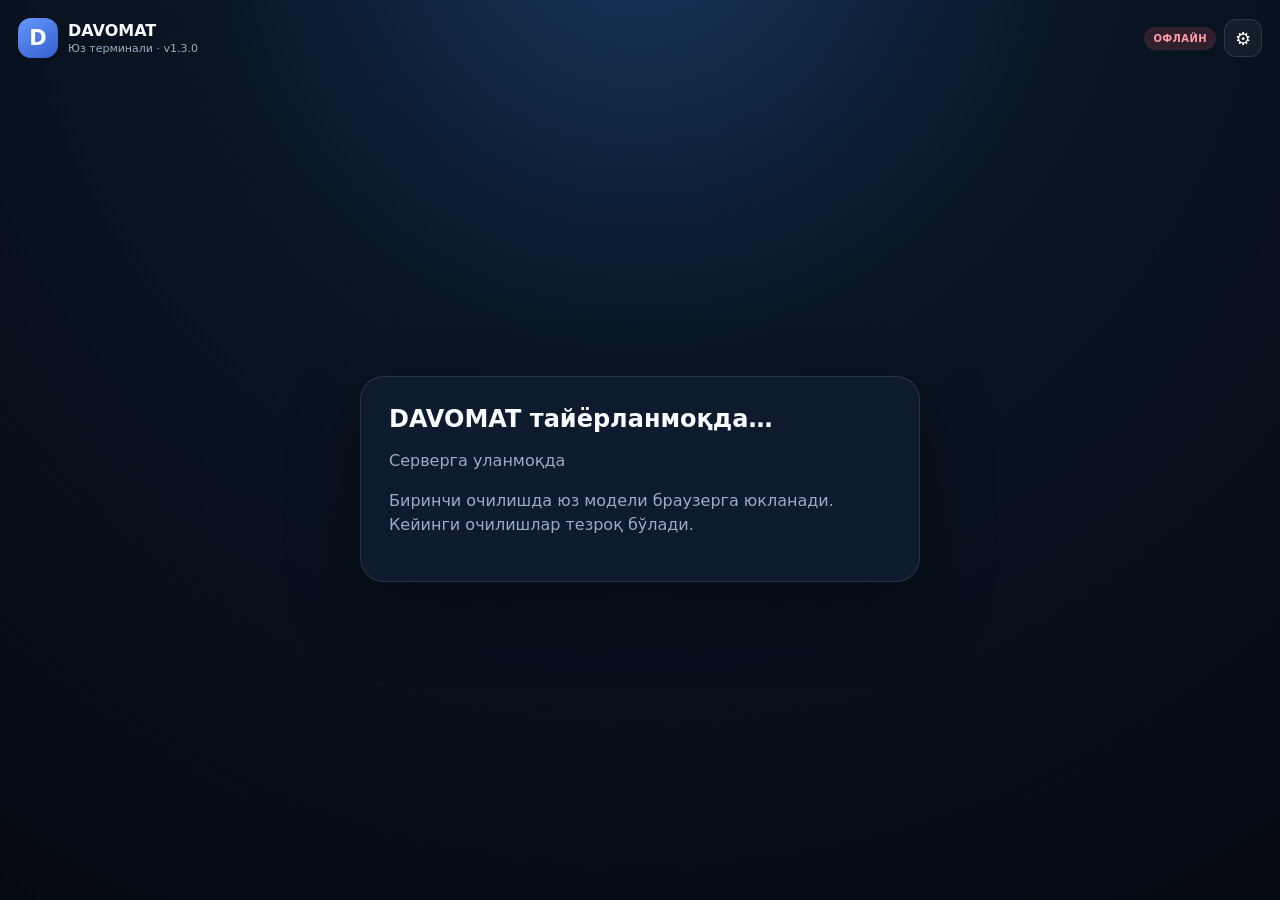
==== index.html @ 7cb7f2b1 "DAVOMAT v1.3.0: defer Face AI and speed initial render" ====
<!doctype html>
<html lang="uz-Cyrl">
<head>
  <meta charset="utf-8">
  <meta name="viewport" content="width=device-width,initial-scale=1,viewport-fit=cover,user-scalable=no">
  <meta name="theme-color" content="#07101e">
  <meta name="apple-mobile-web-app-capable" content="yes">
  <meta name="apple-mobile-web-app-status-bar-style" content="black-translucent">
  <title>DAVOMAT — Юз терминали</title>
  <link rel="preconnect" href="https://cdn.jsdelivr.net" crossorigin>
  <link rel="dns-prefetch" href="https://cdn.jsdelivr.net">
  <link rel="manifest" href="manifest.webmanifest">
  <link rel="stylesheet" href="styles.css?v=1.2.1">
</head>
<body>
  <main class="terminal-shell">
    <header class="terminal-head">
      <div class="brand"><div class="brand-dot">D</div><div><strong>DAVOMAT</strong><span>Юз терминали · v1.3.0</span></div></div>
      <div class="head-right"><span id="netBadge" class="badge offline">ОФЛАЙН</span><button id="adminBtn" class="icon-btn" aria-label="Сервис">⚙</button></div>
    </header>
    <section id="loadingView" class="setup-card"><div class="loading-orb" aria-hidden="true"></div><h1 id="loadingTitle">DAVOMAT тайёрланмоқда…</h1><p id="loadingDetail">Серверга уланмоқда</p><p class="hint" style="margin-top:14px">Биринчи очилишда юз модели браузерга юкланади. Кейинги очилишлар тезроқ бўлади.</p></section>
    <section id="setupView" class="setup-card hidden"><h1>DAVOMAT терминали</h1><p>Қурилма ҳали DAVOMAT га уланмаган.</p><div id="setupError" class="error" style="margin:16px 0"></div><div id="setupDetail" class="hint"></div><button id="retrySetupBtn" class="primary-btn">Қайта уриниш</button><p class="hint" style="margin-top:14px">URL, ID, токен ёки кодни қўлда киритиш керак эмас.</p></section>
    <section id="idleView" class="idle-view hidden">
      <div class="idle-clock" id="idleClock">--:--</div><div class="idle-date" id="idleDate"></div>
      <div id="enrollBanner" class="enroll-banner hidden"><div><span class="eyebrow">АДМИН ВАЗИФАСИ</span><strong id="enrollBannerName">Ходим</strong><small>Камера хавфсиз саҳифада очилади</small></div><button id="startEnrollBtn" class="enroll-start-btn">РЎЙХАТГА ОЛИШ</button></div>
      <div class="idle-title"><span class="eyebrow">ДАВОМАТ БЕЛГИСИ</span><h1>Нима белгилайсиз?</h1><p>Тугмани босинг. Камера фақат текширув вақтида ёқилади.</p></div>
      <div class="action-grid"><button id="inBtn" class="action-card in-card"><span class="action-icon">↘</span><span class="action-title">КЕЛДИ</span><span class="action-sub">Ишга кириш</span></button><button id="outBtn" class="action-card out-card"><span class="action-icon">↗</span><span class="action-title">КЕТДИ</span><span class="action-sub">Ишдан чиқиш</span></button></div>
      <div class="privacy-note">Камера доимий ишламайди · Белгидан сўнг автоматик ўчади</div>
    </section>
    <section id="cameraView" class="camera-view hidden"><div class="camera-card"><video id="video" autoplay muted playsinline></video><canvas id="overlay"></canvas><div class="shade"></div><button id="cancelCameraBtn" class="camera-back" aria-label="Орқа">‹</button><div class="camera-top-status"><span id="modeBadge" class="mode-badge">КЕЛДИ</span><h1 id="instruction">Камерага қаранг</h1><p id="subInstruction">Юзингизни рамка ичида ушланг</p></div><div class="face-guide"><div id="faceScanner" class="face-scanner"><div id="scanTicks" class="scan-ticks" aria-hidden="true"></div><div class="face-oval"></div></div><div id="enrollCounter" class="enroll-counter hidden">0 / 6</div></div><div id="cameraStatus" class="camera-status">КАМЕРА ТАЙЁРЛАНМОҚДА…</div><div id="cameraTimeout" class="camera-timeout"></div></div></section>
    <section id="resultView" class="result-view hidden"><div id="resultIcon" class="result-icon">✓</div><h1 id="resultTitle">МУВАФФАҚИЯТЛИ</h1><h2 id="resultName"></h2><p id="resultPosition"></p><div id="resultType" class="result-type">КЕЛДИ</div><div id="resultTime" class="result-time">08:50</div><p id="resultNote">Белги сақланди</p></section>
  </main>
  <div id="modal" class="modal hidden"><div class="modal-card"><button id="modalClose" class="modal-x">×</button><div id="modalContent"></div></div></div><div id="toast" class="toast hidden"></div>
  <script src="top-level-fix.js?v=1.3.0"></script>
  <script src="app.js?v=1.3.0"></script>
</body></html>
---- styles.css ----
:root{
  --bg:#06101d;--panel:#0d1a2d;--text:#f8fbff;--muted:#9aabc4;--blue:#5a86ff;--green:#20ca8e;--red:#ff6673;--amber:#f6b84b;--line:rgba(255,255,255,.11);
}
*{box-sizing:border-box}html,body{margin:0;min-height:100%;background:#050b14;color:var(--text);font-family:Inter,system-ui,-apple-system,"Segoe UI",Arial,sans-serif}body{min-height:100vh;overflow:hidden}.hidden{display:none!important}
button,input{font:inherit}.terminal-shell{height:100vh;padding:14px;display:flex;flex-direction:column;background:radial-gradient(circle at 50% -10%,#18355e 0,#091523 38%,#050a12 100%)}
.terminal-head{height:58px;display:flex;justify-content:space-between;align-items:center;padding:0 4px 10px;flex:0 0 auto}.brand{display:flex;align-items:center;gap:10px}.brand-dot{width:40px;height:40px;border-radius:13px;display:grid;place-items:center;background:linear-gradient(145deg,#6897ff,#315ecb);font-weight:900;font-size:21px}.brand strong,.brand span{display:block}.brand span{font-size:11px;color:var(--muted);margin-top:2px}.head-right{display:flex;align-items:center;gap:8px}.badge{padding:6px 9px;border-radius:999px;font-size:10px;font-weight:900;letter-spacing:.4px}.badge.online{background:rgba(32,202,142,.16);color:#70e4b9}.badge.offline{background:rgba(255,102,115,.16);color:#ff9ca5}.icon-btn{width:38px;height:38px;border-radius:12px;border:1px solid var(--line);background:rgba(255,255,255,.05);color:#fff;font-size:18px;cursor:pointer}

.setup-card{width:min(560px,96vw);margin:auto;background:rgba(15,28,48,.95);border:1px solid var(--line);border-radius:24px;padding:28px;box-shadow:0 25px 70px rgba(0,0,0,.35)}.setup-card h1{margin:0 0 8px}.setup-card p{color:var(--muted);line-height:1.5}.setup-card label,.modal-card label{display:block;color:var(--muted);font-size:13px;margin-top:13px}.setup-card input,.modal-card input{width:100%;margin-top:6px;background:#0b1728;color:#fff;border:1px solid var(--line);border-radius:12px;padding:12px;outline:none}.primary-btn,.secondary-btn{width:100%;margin-top:12px;border-radius:13px;padding:13px;color:#fff;font-weight:900;cursor:pointer}.primary-btn{border:0;background:#3c72ef}.secondary-btn{border:1px solid var(--line);background:#182741}.error{color:#ff91a0;margin-top:10px;min-height:20px}

.idle-view{flex:1;min-height:0;display:flex;flex-direction:column;align-items:center;justify-content:center;padding:18px 22px 26px;position:relative}.idle-clock{font-size:clamp(54px,9vw,96px);font-weight:950;line-height:.9;letter-spacing:-4px}.idle-date{margin-top:10px;color:#c4d2e6;font-size:16px}.idle-title{text-align:center;margin-top:34px}.eyebrow{display:block;font-size:11px;font-weight:900;letter-spacing:1.5px;color:#7ba2ff;margin-bottom:8px}.idle-title h1{font-size:clamp(28px,4vw,44px);margin:0}.idle-title p{margin:8px 0 0;color:var(--muted);font-size:15px}.action-grid{width:min(850px,92vw);display:grid;grid-template-columns:1fr 1fr;gap:18px;margin-top:28px}.action-card{min-height:190px;border:1px solid var(--line);border-radius:30px;color:#fff;cursor:pointer;display:flex;flex-direction:column;align-items:center;justify-content:center;box-shadow:0 22px 60px rgba(0,0,0,.2);transition:transform .12s ease,filter .12s ease}.action-card:active{transform:scale(.985)}.in-card{background:linear-gradient(155deg,#0c7d5a,#1dbd84)}.out-card{background:linear-gradient(155deg,#2d5ec7,#5985ff)}.action-icon{font-size:45px;line-height:1;margin-bottom:10px}.action-title{font-size:clamp(34px,5vw,52px);font-weight:950;letter-spacing:.3px}.action-sub{font-size:14px;opacity:.85;margin-top:6px}.privacy-note{margin-top:22px;color:#7f91ab;font-size:12px}.enroll-banner{width:min(850px,92vw);display:flex;align-items:center;justify-content:space-between;gap:16px;border:1px solid rgba(246,184,75,.34);background:linear-gradient(140deg,rgba(246,184,75,.15),rgba(56,80,125,.22));border-radius:20px;padding:15px 17px;margin-top:10px}.enroll-banner strong,.enroll-banner small{display:block}.enroll-banner strong{font-size:19px}.enroll-banner small{margin-top:4px;color:#c7d3e5}.enroll-start-btn{border:0;border-radius:14px;padding:13px 18px;background:#f2b84d;color:#251705;font-weight:950;cursor:pointer;white-space:nowrap}

.camera-view{flex:1;min-height:0}.camera-card{position:relative;width:100%;height:100%;overflow:hidden;border-radius:30px;background:#02060b;border:1px solid var(--line);box-shadow:0 24px 80px rgba(0,0,0,.38)}#video,#overlay{position:absolute;inset:0;width:100%;height:100%;object-fit:cover;transform:scaleX(-1)}#overlay{pointer-events:none}.shade{position:absolute;inset:0;background:radial-gradient(ellipse at center,transparent 0 25%,rgba(2,8,16,.02) 32%,rgba(2,8,16,.30) 60%,rgba(2,8,16,.76) 100%);pointer-events:none}.camera-back{position:absolute;left:18px;top:18px;z-index:4;width:48px;height:48px;border-radius:50%;border:1px solid rgba(255,255,255,.14);background:rgba(3,10,20,.56);backdrop-filter:blur(10px);color:#fff;font-size:34px;line-height:1;cursor:pointer}.camera-top-status{position:absolute;z-index:4;top:18px;left:50%;transform:translateX(-50%);width:min(780px,76vw);text-align:center;text-shadow:0 2px 16px rgba(0,0,0,.7)}.mode-badge{display:inline-block;border-radius:999px;padding:7px 12px;background:rgba(79,130,255,.23);border:1px solid rgba(125,163,255,.30);font-size:11px;font-weight:950;letter-spacing:1px}.camera-top-status h1{font-size:clamp(26px,4vw,40px);margin:10px 0 4px}.camera-top-status p{font-size:15px;margin:0;color:#d9e4f2}.face-guide{position:absolute;inset:0;display:grid;place-items:center;pointer-events:none}.face-scanner{width:min(47vh,360px);aspect-ratio:.78;position:relative}.face-oval{position:absolute;inset:14px;border-radius:50%;border:2px solid rgba(255,255,255,.54);box-shadow:0 0 45px rgba(90,134,255,.24),inset 0 0 35px rgba(255,255,255,.02)}.scan-ticks{position:absolute;inset:-6px}.scan-tick{position:absolute;left:50%;top:50%;width:4px;height:18px;border-radius:3px;background:rgba(255,255,255,.30);transform-origin:2px calc(var(--radius) * -1);transition:background .16s,box-shadow .16s,transform .16s}.scan-tick.done{background:#66efbc;box-shadow:0 0 12px rgba(102,239,188,.78)}.scan-tick.active{background:#fff;box-shadow:0 0 12px rgba(255,255,255,.75)}.face-scanner.recognizing .face-oval{border-color:#79a0ff;box-shadow:0 0 52px rgba(90,134,255,.48)}.face-scanner.enrolling .face-oval{border-color:rgba(102,239,188,.68);box-shadow:0 0 52px rgba(32,202,142,.42)}.enroll-counter{position:absolute;left:50%;top:calc(50% + min(26vh,215px));transform:translate(-50%,0);padding:7px 12px;border-radius:999px;background:rgba(4,12,23,.55);backdrop-filter:blur(10px);font-size:12px;font-weight:900}.camera-status{position:absolute;left:50%;bottom:20px;transform:translateX(-50%);background:rgba(4,12,23,.60);backdrop-filter:blur(10px);padding:8px 12px;border-radius:999px;font-size:10px;color:#d9e6fa;z-index:4}.camera-timeout{position:absolute;right:18px;bottom:20px;color:#9fb0c8;font-size:11px;z-index:4}

.result-view{flex:1;display:grid;place-items:center;align-content:center;text-align:center}.result-icon{width:100px;height:100px;border-radius:50%;display:grid;place-items:center;background:rgba(32,202,142,.16);color:#5de5b4;border:2px solid rgba(93,229,180,.32);font-size:58px;font-weight:900}.result-view h1{font-size:34px;margin:20px 0 8px}.result-view h2{font-size:31px;margin:0}.result-view p{color:var(--muted);font-size:17px}.result-type{font-size:52px;font-weight:950;color:#77a4ff;margin-top:23px}.result-time{font-size:72px;font-weight:950;letter-spacing:-3px}

.modal{position:fixed;inset:0;background:rgba(0,0,0,.7);display:grid;place-items:center;padding:18px;z-index:20}.modal-card{position:relative;width:min(520px,96vw);max-height:92vh;overflow:auto;background:#111e33;border:1px solid var(--line);border-radius:22px;padding:24px}.modal-card h2{margin:0 0 10px}.modal-card p{color:var(--muted);line-height:1.5}.modal-x{position:absolute;right:12px;top:8px;border:0;background:transparent;color:#94a7c3;font-size:30px;cursor:pointer}.toast{position:fixed;bottom:22px;left:50%;transform:translateX(-50%);background:#17253d;border:1px solid var(--line);padding:11px 15px;border-radius:12px;z-index:30;box-shadow:0 14px 40px rgba(0,0,0,.35)}.service-grid{display:grid;gap:8px}.service-stat{display:flex;justify-content:space-between;padding:9px 0;border-bottom:1px solid var(--line)}

@media(max-width:720px){.terminal-shell{padding:8px}.terminal-head{height:52px}.brand span{display:none}.idle-view{padding:8px 12px 18px;justify-content:flex-start}.idle-clock{margin-top:5vh}.idle-title{margin-top:28px}.action-grid{grid-template-columns:1fr;gap:12px;margin-top:22px}.action-card{min-height:128px;border-radius:24px}.action-icon{font-size:34px;margin-bottom:3px}.action-title{font-size:34px}.enroll-banner{flex-direction:column;align-items:stretch;text-align:center}.enroll-start-btn{width:100%}.camera-card{border-radius:22px}.camera-top-status{top:14px;width:78vw}.camera-top-status h1{font-size:26px}.camera-top-status p{font-size:13px}.camera-back{width:42px;height:42px;left:12px;top:12px}.face-scanner{width:min(43vh,68vw)}.enroll-counter{top:calc(50% + min(24vh,190px))}.result-type{font-size:42px}.result-time{font-size:62px}}
@media(max-height:650px){.idle-clock{font-size:52px}.idle-title{margin-top:16px}.action-card{min-height:110px}.action-grid{margin-top:16px}.privacy-note{margin-top:12px}.face-scanner{width:min(55vh,320px)}}

/* v0.6 Face-ID style enrollment: eyes stay on the upper instruction and face only */
.camera-card.enroll-mode .shade{background:radial-gradient(ellipse 31% 43% at 50% 51%,transparent 0 79%,rgba(1,6,13,.76) 81%,rgba(1,6,13,.97) 100%)}
.camera-card.enroll-mode .camera-status,.camera-card.enroll-mode .camera-timeout{display:none}
.camera-card.enroll-mode .camera-top-status{top:16px}
.camera-card.enroll-mode .camera-top-status h1{margin-top:8px}
.camera-card.enroll-mode .enroll-counter{top:116px;bottom:auto;z-index:5;background:rgba(4,12,23,.72)}
.camera-card.enroll-mode .face-oval{border-color:rgba(255,255,255,.34);box-shadow:0 0 50px rgba(32,202,142,.18)}
@media(max-width:720px){.camera-card.enroll-mode .enroll-counter{top:104px}.camera-card.enroll-mode .camera-top-status{top:10px}}
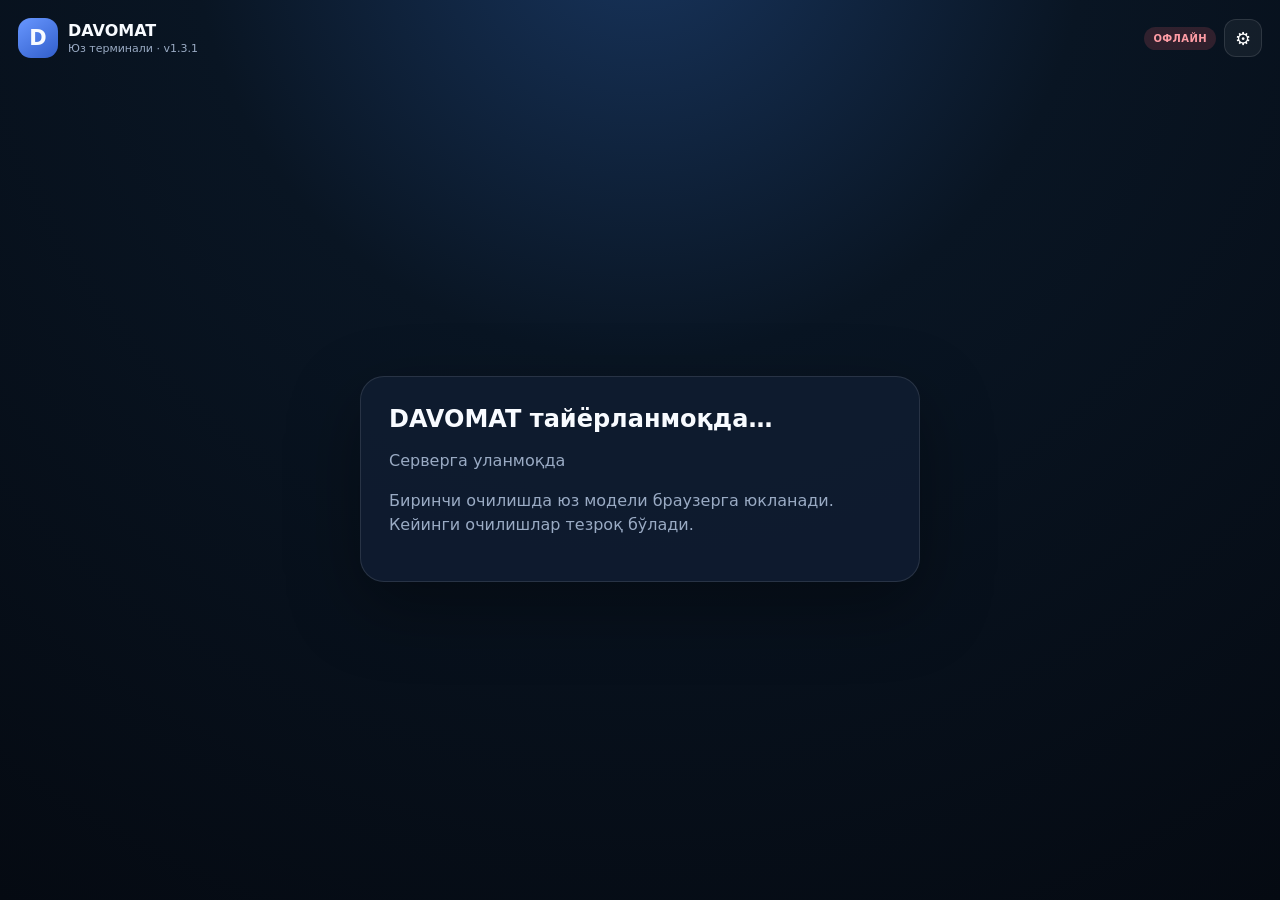
==== commit 8c58a52b: "DAVOMAT v1.3.1: force fast launcher hotfix" ====
--- a/index.html
+++ b/index.html
@@ -15,7 +15,7 @@
 <body>
   <main class="terminal-shell">
     <header class="terminal-head">
-      <div class="brand"><div class="brand-dot">D</div><div><strong>DAVOMAT</strong><span>Юз терминали · v1.3.0</span></div></div>
+      <div class="brand"><div class="brand-dot">D</div><div><strong>DAVOMAT</strong><span>Юз терминали · v1.3.1</span></div></div>
       <div class="head-right"><span id="netBadge" class="badge offline">ОФЛАЙН</span><button id="adminBtn" class="icon-btn" aria-label="Сервис">⚙</button></div>
     </header>
     <section id="loadingView" class="setup-card"><div class="loading-orb" aria-hidden="true"></div><h1 id="loadingTitle">DAVOMAT тайёрланмоқда…</h1><p id="loadingDetail">Серверга уланмоқда</p><p class="hint" style="margin-top:14px">Биринчи очилишда юз модели браузерга юкланади. Кейинги очилишлар тезроқ бўлади.</p></section>
@@ -31,6 +31,6 @@
     <section id="resultView" class="result-view hidden"><div id="resultIcon" class="result-icon">✓</div><h1 id="resultTitle">МУВАФФАҚИЯТЛИ</h1><h2 id="resultName"></h2><p id="resultPosition"></p><div id="resultType" class="result-type">КЕЛДИ</div><div id="resultTime" class="result-time">08:50</div><p id="resultNote">Белги сақланди</p></section>
   </main>
   <div id="modal" class="modal hidden"><div class="modal-card"><button id="modalClose" class="modal-x">×</button><div id="modalContent"></div></div></div><div id="toast" class="toast hidden"></div>
-  <script src="top-level-fix.js?v=1.3.0"></script>
+  <script src="top-level-fix.js?v=1.3.1"></script>
   <script src="app.js?v=1.3.0"></script>
 </body></html>
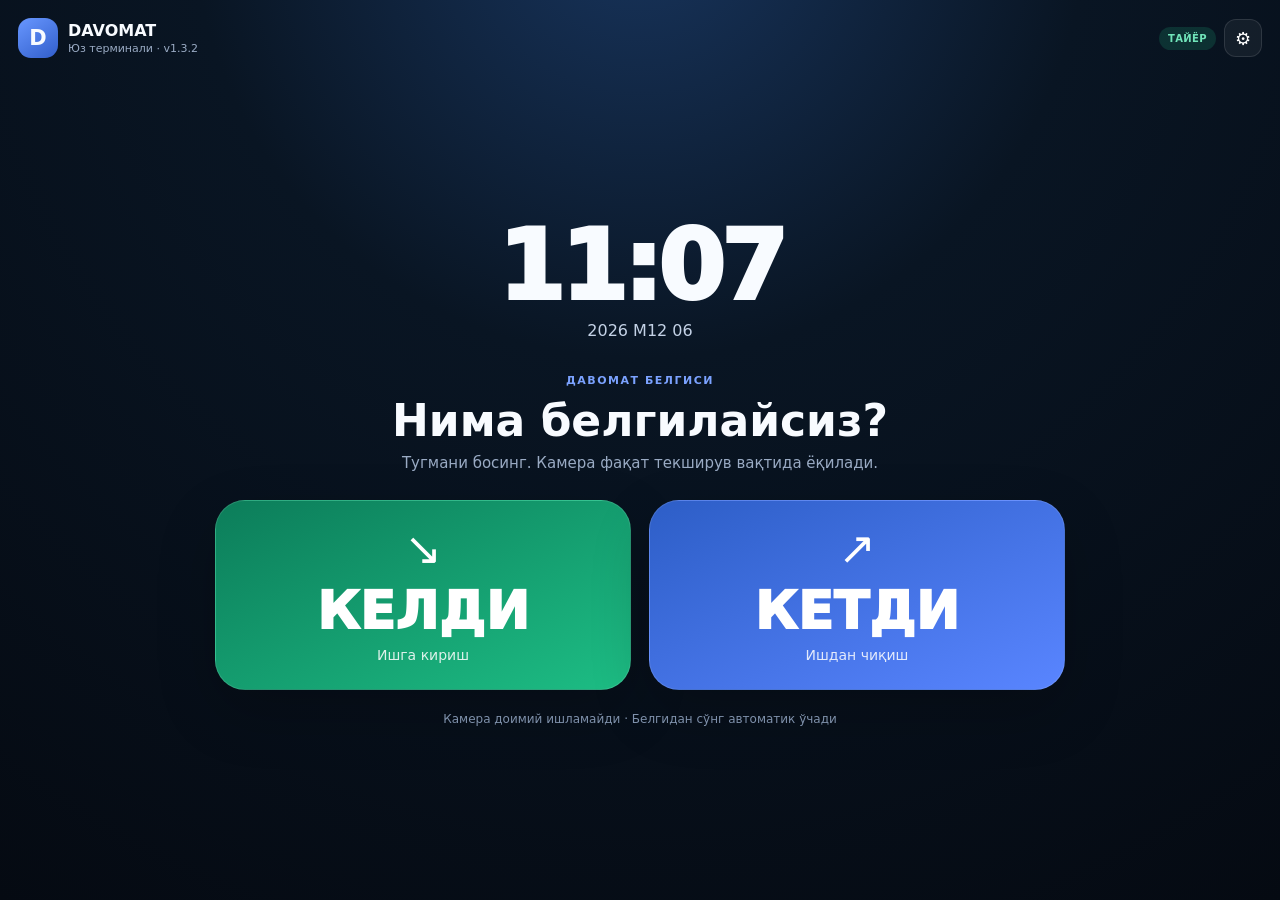
==== commit 981a8f2f: "DAVOMAT v1.3.2: instant launcher shell" ====
--- a/index.html
+++ b/index.html
@@ -15,7 +15,7 @@
 <body>
   <main class="terminal-shell">
     <header class="terminal-head">
-      <div class="brand"><div class="brand-dot">D</div><div><strong>DAVOMAT</strong><span>Юз терминали · v1.3.1</span></div></div>
+      <div class="brand"><div class="brand-dot">D</div><div><strong>DAVOMAT</strong><span>Юз терминали · v1.3.2</span></div></div>
       <div class="head-right"><span id="netBadge" class="badge offline">ОФЛАЙН</span><button id="adminBtn" class="icon-btn" aria-label="Сервис">⚙</button></div>
     </header>
     <section id="loadingView" class="setup-card"><div class="loading-orb" aria-hidden="true"></div><h1 id="loadingTitle">DAVOMAT тайёрланмоқда…</h1><p id="loadingDetail">Серверга уланмоқда</p><p class="hint" style="margin-top:14px">Биринчи очилишда юз модели браузерга юкланади. Кейинги очилишлар тезроқ бўлади.</p></section>
@@ -31,6 +31,6 @@
     <section id="resultView" class="result-view hidden"><div id="resultIcon" class="result-icon">✓</div><h1 id="resultTitle">МУВАФФАҚИЯТЛИ</h1><h2 id="resultName"></h2><p id="resultPosition"></p><div id="resultType" class="result-type">КЕЛДИ</div><div id="resultTime" class="result-time">08:50</div><p id="resultNote">Белги сақланди</p></section>
   </main>
   <div id="modal" class="modal hidden"><div class="modal-card"><button id="modalClose" class="modal-x">×</button><div id="modalContent"></div></div></div><div id="toast" class="toast hidden"></div>
-  <script src="top-level-fix.js?v=1.3.1"></script>
-  <script src="app.js?v=1.3.0"></script>
+  <script src="top-level-fix.js?v=1.3.2"></script>
+  <script src="app.js?v=1.3.2"></script>
 </body></html>
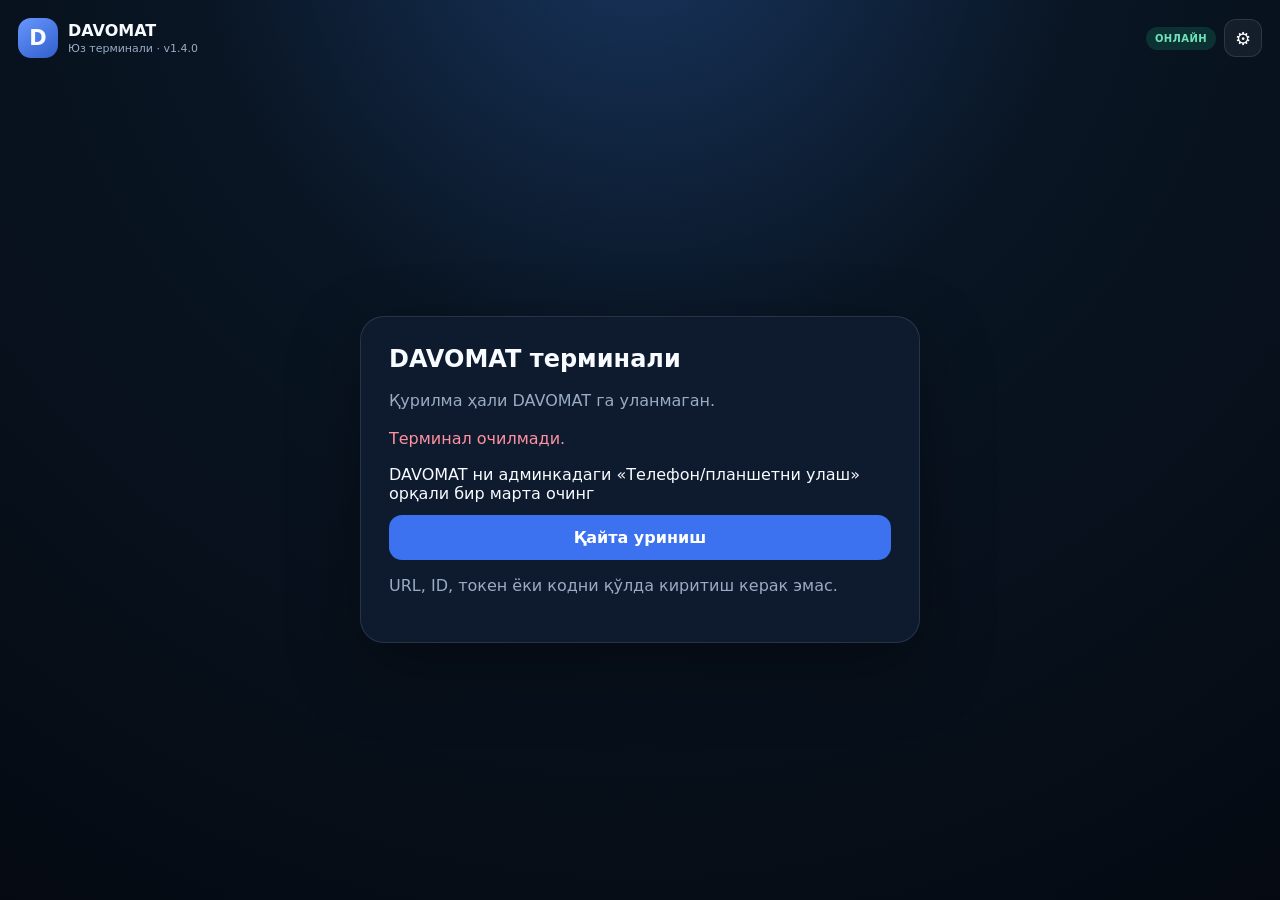
==== commit 3b40205f: "fix: bust DAVOMAT launcher cache for handoff hotfix" ====
--- a/index.html
+++ b/index.html
@@ -10,12 +10,12 @@
   <link rel="preconnect" href="https://cdn.jsdelivr.net" crossorigin>
   <link rel="dns-prefetch" href="https://cdn.jsdelivr.net">
   <link rel="manifest" href="manifest.webmanifest">
-  <link rel="stylesheet" href="styles.css?v=1.2.1">
+  <link rel="stylesheet" href="styles.css?v=1.4.0">
 </head>
 <body>
   <main class="terminal-shell">
     <header class="terminal-head">
-      <div class="brand"><div class="brand-dot">D</div><div><strong>DAVOMAT</strong><span>Юз терминали · v1.3.2</span></div></div>
+      <div class="brand"><div class="brand-dot">D</div><div><strong>DAVOMAT</strong><span>Юз терминали · v1.4.0</span></div></div>
       <div class="head-right"><span id="netBadge" class="badge offline">ОФЛАЙН</span><button id="adminBtn" class="icon-btn" aria-label="Сервис">⚙</button></div>
     </header>
     <section id="loadingView" class="setup-card"><div class="loading-orb" aria-hidden="true"></div><h1 id="loadingTitle">DAVOMAT тайёрланмоқда…</h1><p id="loadingDetail">Серверга уланмоқда</p><p class="hint" style="margin-top:14px">Биринчи очилишда юз модели браузерга юкланади. Кейинги очилишлар тезроқ бўлади.</p></section>
@@ -31,6 +31,6 @@
     <section id="resultView" class="result-view hidden"><div id="resultIcon" class="result-icon">✓</div><h1 id="resultTitle">МУВАФФАҚИЯТЛИ</h1><h2 id="resultName"></h2><p id="resultPosition"></p><div id="resultType" class="result-type">КЕЛДИ</div><div id="resultTime" class="result-time">08:50</div><p id="resultNote">Белги сақланди</p></section>
   </main>
   <div id="modal" class="modal hidden"><div class="modal-card"><button id="modalClose" class="modal-x">×</button><div id="modalContent"></div></div></div><div id="toast" class="toast hidden"></div>
-  <script src="top-level-fix.js?v=1.3.2"></script>
-  <script src="app.js?v=1.3.2"></script>
+  <script src="top-level-fix.js?v=1.4.0-hotfix1"></script>
+  <script src="app.js?v=1.4.0"></script>
 </body></html>
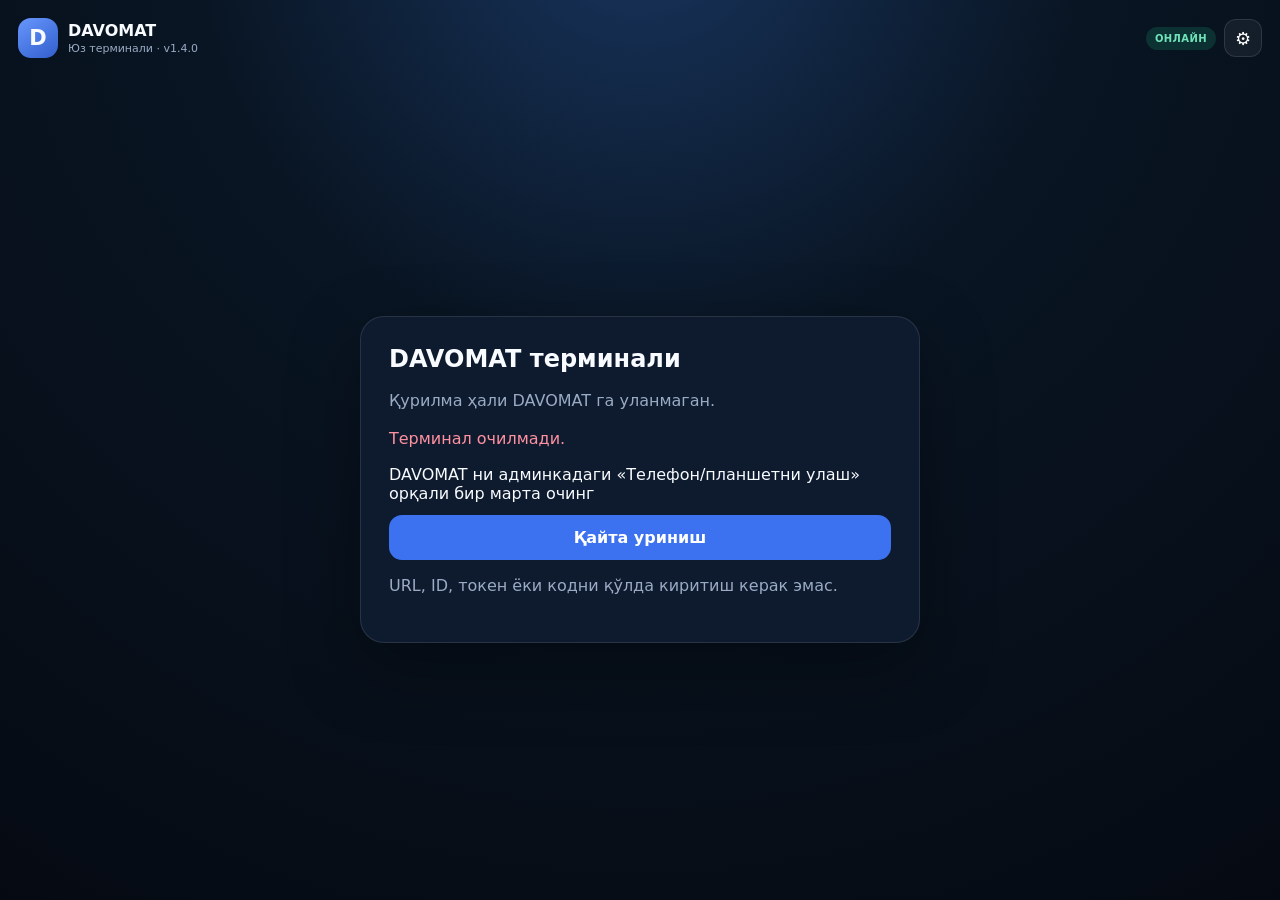
==== commit 3e615ba8: "fix: load Face DB guard after terminal app" ====
--- a/index.html
+++ b/index.html
@@ -33,4 +33,5 @@
   <div id="modal" class="modal hidden"><div class="modal-card"><button id="modalClose" class="modal-x">×</button><div id="modalContent"></div></div></div><div id="toast" class="toast hidden"></div>
   <script src="top-level-fix.js?v=1.4.0-hotfix1"></script>
   <script src="app.js?v=1.4.0"></script>
+  <script src="face-db-fix.js?v=1.4.0-hotfix2"></script>
 </body></html>
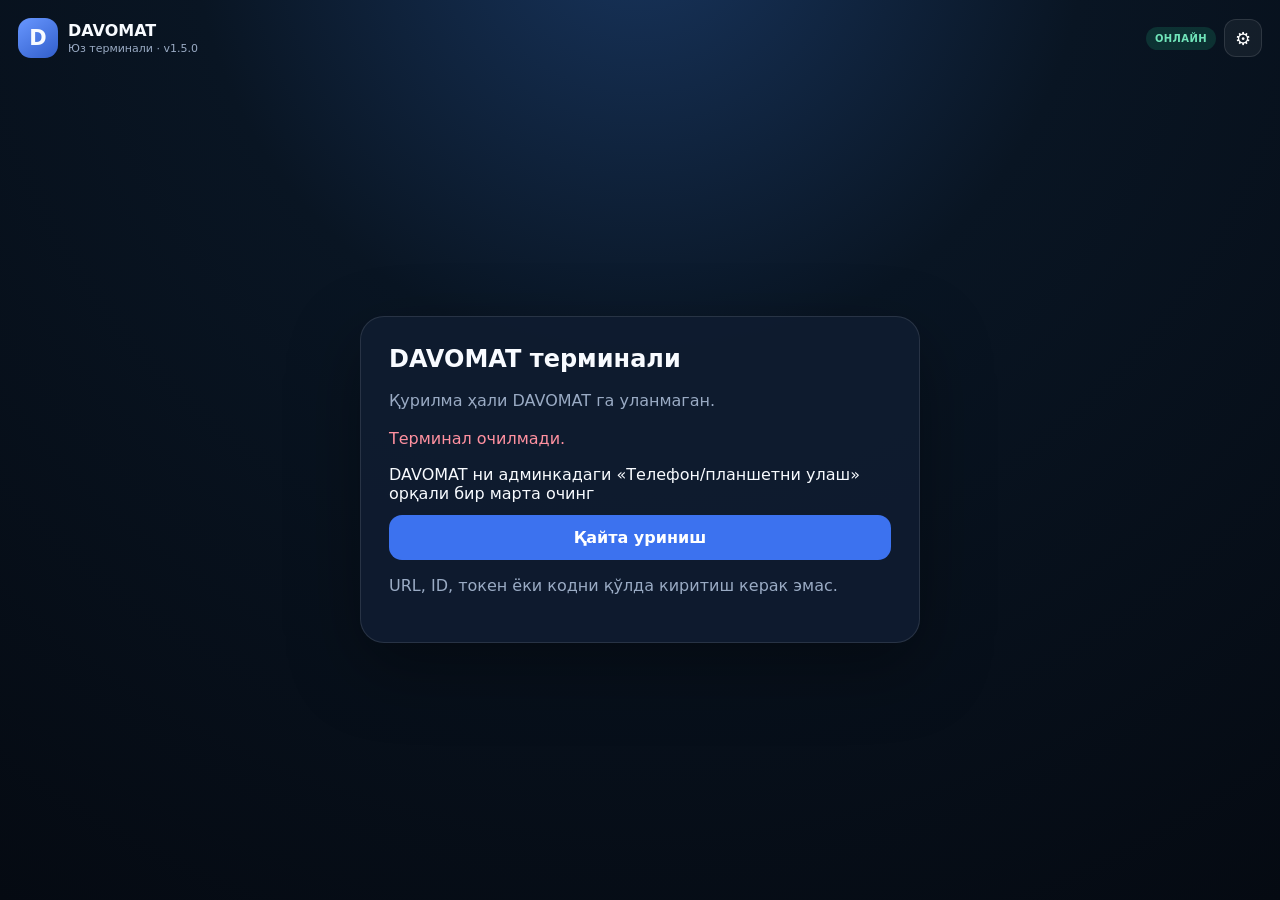
==== commit 16e4d02d: "fix: load single production terminal runtime" ====
--- a/index.html
+++ b/index.html
@@ -6,16 +6,17 @@
   <meta name="theme-color" content="#07101e">
   <meta name="apple-mobile-web-app-capable" content="yes">
   <meta name="apple-mobile-web-app-status-bar-style" content="black-translucent">
+  <meta http-equiv="Cache-Control" content="no-cache, no-store, must-revalidate">
   <title>DAVOMAT — Юз терминали</title>
   <link rel="preconnect" href="https://cdn.jsdelivr.net" crossorigin>
   <link rel="dns-prefetch" href="https://cdn.jsdelivr.net">
-  <link rel="manifest" href="manifest.webmanifest">
-  <link rel="stylesheet" href="styles.css?v=1.4.0">
+  <link rel="manifest" href="manifest.webmanifest?v=1.5.0-prod-20260918-1">
+  <link rel="stylesheet" href="styles.css?v=1.5.0-prod-20260918-1">
 </head>
 <body>
   <main class="terminal-shell">
     <header class="terminal-head">
-      <div class="brand"><div class="brand-dot">D</div><div><strong>DAVOMAT</strong><span>Юз терминали · v1.4.0</span></div></div>
+      <div class="brand"><div class="brand-dot">D</div><div><strong>DAVOMAT</strong><span>Юз терминали · v1.5.0</span></div></div>
       <div class="head-right"><span id="netBadge" class="badge offline">ОФЛАЙН</span><button id="adminBtn" class="icon-btn" aria-label="Сервис">⚙</button></div>
     </header>
     <section id="loadingView" class="setup-card"><div class="loading-orb" aria-hidden="true"></div><h1 id="loadingTitle">DAVOMAT тайёрланмоқда…</h1><p id="loadingDetail">Серверга уланмоқда</p><p class="hint" style="margin-top:14px">Биринчи очилишда юз модели браузерга юкланади. Кейинги очилишлар тезроқ бўлади.</p></section>
@@ -31,7 +32,5 @@
     <section id="resultView" class="result-view hidden"><div id="resultIcon" class="result-icon">✓</div><h1 id="resultTitle">МУВАФФАҚИЯТЛИ</h1><h2 id="resultName"></h2><p id="resultPosition"></p><div id="resultType" class="result-type">КЕЛДИ</div><div id="resultTime" class="result-time">08:50</div><p id="resultNote">Белги сақланди</p></section>
   </main>
   <div id="modal" class="modal hidden"><div class="modal-card"><button id="modalClose" class="modal-x">×</button><div id="modalContent"></div></div></div><div id="toast" class="toast hidden"></div>
-  <script src="top-level-fix.js?v=1.4.0-hotfix1"></script>
-  <script src="app.js?v=1.4.0"></script>
-  <script src="face-db-fix.js?v=1.4.0-hotfix2"></script>
-</body></html>+  <script src="app.js?v=1.5.0-prod-20260918-1" defer></script>
+  </body></html>
